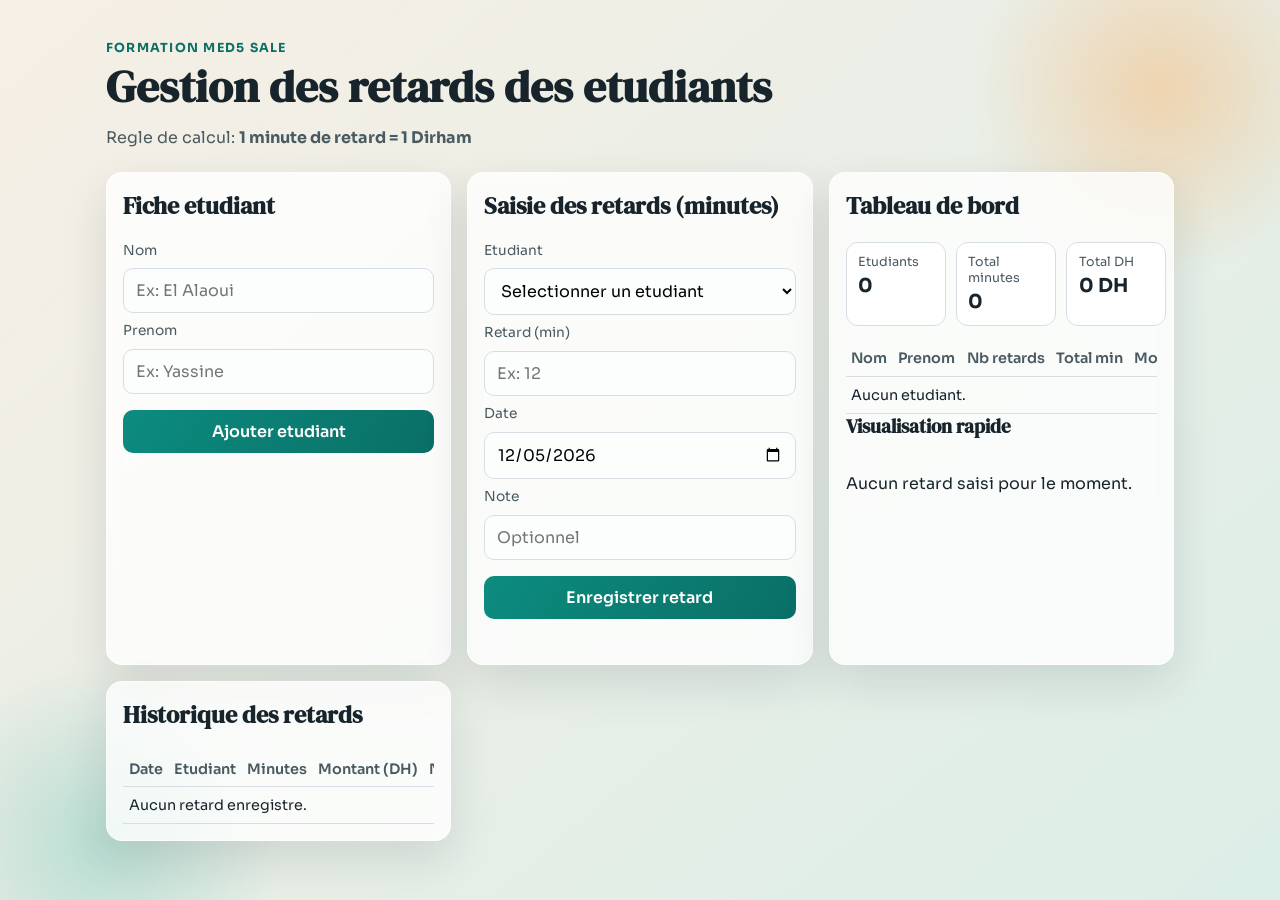
==== index.html @ 7fa5ad5f "Create Projetc" ====
<!DOCTYPE html>
<html lang="fr">
<head>
  <meta charset="UTF-8" />
  <meta name="viewport" content="width=device-width, initial-scale=1.0" />
  <title>Gestion des retards etudiants</title>
  <link rel="preconnect" href="https://fonts.googleapis.com" />
  <link rel="preconnect" href="https://fonts.gstatic.com" crossorigin />
  <link href="https://fonts.googleapis.com/css2?family=Sora:wght@400;600;700&family=DM+Serif+Display&display=swap" rel="stylesheet" />
  <link rel="stylesheet" href="styles.css" />
</head>
<body>
  <div class="background-shape shape-1" aria-hidden="true"></div>
  <div class="background-shape shape-2" aria-hidden="true"></div>

  <header class="hero reveal">
    <p class="hero-kicker">Formation Med5 Sale</p>
    <h1>Gestion des retards des etudiants</h1>
    <p class="hero-subtitle">
      Regle de calcul: <strong>1 minute de retard = 1 Dirham</strong>
    </p>
  </header>

  <main class="layout">
    <section class="card reveal delay-1" aria-labelledby="student-title">
      <h2 id="student-title">Fiche etudiant</h2>
      <form id="student-form" class="grid-form">
        <label for="nom">Nom</label>
        <input id="nom" name="nom" type="text" required maxlength="40" placeholder="Ex: El Alaoui" />

        <label for="prenom">Prenom</label>
        <input id="prenom" name="prenom" type="text" required maxlength="40" placeholder="Ex: Yassine" />

        <button type="submit">Ajouter etudiant</button>
      </form>
      <p id="student-feedback" class="feedback" aria-live="polite"></p>
    </section>

    <section class="card reveal delay-2" aria-labelledby="retard-title">
      <h2 id="retard-title">Saisie des retards (minutes)</h2>
      <form id="retard-form" class="grid-form">
        <label for="student-select">Etudiant</label>
        <select id="student-select" required>
          <option value="">Selectionner un etudiant</option>
        </select>

        <label for="minutes">Retard (min)</label>
        <input id="minutes" type="number" min="1" step="1" required placeholder="Ex: 12" />

        <label for="retard-date">Date</label>
        <input id="retard-date" type="date" required />

        <label for="note">Note</label>
        <input id="note" type="text" maxlength="80" placeholder="Optionnel" />

        <button type="submit">Enregistrer retard</button>
      </form>
      <p id="retard-feedback" class="feedback" aria-live="polite"></p>
    </section>

    <section class="card reveal delay-3" aria-labelledby="dashboard-title">
      <h2 id="dashboard-title">Tableau de bord</h2>
      <div class="stats" id="stats"></div>

      <div class="table-wrap">
        <table>
          <thead>
            <tr>
              <th>Nom</th>
              <th>Prenom</th>
              <th>Nb retards</th>
              <th>Total min</th>
              <th>Montant (DH)</th>
            </tr>
          </thead>
          <tbody id="student-summary-body"></tbody>
        </table>
      </div>

      <h3>Visualisation rapide</h3>
      <div id="bars" class="bars"></div>
    </section>

    <section class="card reveal delay-4" aria-labelledby="history-title">
      <h2 id="history-title">Historique des retards</h2>
      <div class="table-wrap">
        <table>
          <thead>
            <tr>
              <th>Date</th>
              <th>Etudiant</th>
              <th>Minutes</th>
              <th>Montant (DH)</th>
              <th>Note</th>
            </tr>
          </thead>
          <tbody id="history-body"></tbody>
        </table>
      </div>
    </section>
  </main>

  <script src="app.js"></script>
</body>
</html>
---- styles.css ----
:root {
  --bg-a: #f6efe5;
  --bg-b: #dceee8;
  --ink: #18242c;
  --muted: #4a5a61;
  --accent: #0c8c7f;
  --accent-strong: #0a6f66;
  --warn: #c76628;
  --card: rgba(255, 255, 255, 0.78);
  --line: #d6dee3;
  --shadow: 0 18px 45px rgba(24, 36, 44, 0.12);
}

* {
  box-sizing: border-box;
}

body {
  margin: 0;
  min-height: 100vh;
  font-family: "Sora", sans-serif;
  color: var(--ink);
  background: linear-gradient(140deg, var(--bg-a), var(--bg-b));
  position: relative;
  overflow-x: hidden;
}

.background-shape {
  position: fixed;
  z-index: -1;
  filter: blur(8px);
  opacity: 0.45;
}

.shape-1 {
  width: 380px;
  height: 380px;
  background: radial-gradient(circle at center, #f6b26b 0%, transparent 68%);
  top: -100px;
  right: -70px;
}

.shape-2 {
  width: 360px;
  height: 360px;
  background: radial-gradient(circle at center, #7dc9bb 0%, transparent 70%);
  bottom: -120px;
  left: -80px;
}

.hero {
  max-width: 1100px;
  margin: 0 auto;
  padding: 2.5rem 1rem 1.5rem;
}

.hero-kicker {
  margin: 0;
  letter-spacing: 0.1em;
  text-transform: uppercase;
  color: var(--accent-strong);
  font-weight: 700;
  font-size: 0.78rem;
}

h1,
h2,
h3 {
  font-family: "DM Serif Display", serif;
  margin-top: 0;
}

h1 {
  font-size: clamp(1.9rem, 4vw, 2.8rem);
  margin-bottom: 0.6rem;
}

.hero-subtitle {
  color: var(--muted);
  margin: 0;
}

.layout {
  max-width: 1100px;
  margin: 0 auto;
  padding: 0 1rem 2.5rem;
  display: grid;
  grid-template-columns: repeat(auto-fit, minmax(280px, 1fr));
  gap: 1rem;
}

.card {
  background: var(--card);
  border: 1px solid rgba(255, 255, 255, 0.65);
  border-radius: 16px;
  box-shadow: var(--shadow);
  backdrop-filter: blur(7px);
  padding: 1rem;
}

.grid-form {
  display: grid;
  gap: 0.6rem;
}

label {
  font-size: 0.86rem;
  color: var(--muted);
}

input,
select,
button {
  font: inherit;
}

input,
select {
  width: 100%;
  border: 1px solid var(--line);
  border-radius: 10px;
  padding: 0.68rem 0.72rem;
  background: #fcfdfd;
}

button {
  margin-top: 0.4rem;
  border: none;
  border-radius: 10px;
  background: linear-gradient(120deg, var(--accent), var(--accent-strong));
  color: #fff;
  padding: 0.7rem;
  font-weight: 600;
  cursor: pointer;
  transition: transform 140ms ease, filter 140ms ease;
}

button:hover {
  filter: brightness(1.05);
  transform: translateY(-1px);
}

.feedback {
  min-height: 1.2rem;
  margin: 0.6rem 0 0;
  color: var(--warn);
  font-size: 0.88rem;
}

.stats {
  display: grid;
  grid-template-columns: repeat(3, minmax(100px, 1fr));
  gap: 0.65rem;
  margin-bottom: 0.9rem;
}

.stat {
  background: #ffffff;
  border: 1px solid var(--line);
  border-radius: 12px;
  padding: 0.7rem;
}

.stat-label {
  display: block;
  color: var(--muted);
  font-size: 0.79rem;
}

.stat-value {
  display: block;
  font-size: 1.2rem;
  font-weight: 700;
  margin-top: 0.2rem;
}

.table-wrap {
  overflow-x: auto;
}

table {
  width: 100%;
  border-collapse: collapse;
  font-size: 0.9rem;
}

th,
td {
  border-bottom: 1px solid var(--line);
  text-align: left;
  padding: 0.55rem 0.35rem;
  white-space: nowrap;
}

th {
  color: var(--muted);
  font-weight: 600;
}

.bars {
  display: grid;
  gap: 0.55rem;
  margin-top: 0.5rem;
}

.bar-row {
  display: grid;
  grid-template-columns: 115px 1fr 52px;
  gap: 0.5rem;
  align-items: center;
}

.bar-track {
  width: 100%;
  height: 13px;
  background: #e5efec;
  border-radius: 999px;
  overflow: hidden;
}

.bar-fill {
  height: 100%;
  background: linear-gradient(90deg, #f4aa58, #0c8c7f);
  border-radius: 999px;
}

.reveal {
  opacity: 0;
  transform: translateY(10px);
  animation: revealUp 560ms ease forwards;
}

.delay-1 { animation-delay: 120ms; }
.delay-2 { animation-delay: 220ms; }
.delay-3 { animation-delay: 320ms; }
.delay-4 { animation-delay: 420ms; }

@keyframes revealUp {
  to {
    opacity: 1;
    transform: translateY(0);
  }
}

@media (max-width: 760px) {
  .stats {
    grid-template-columns: 1fr;
  }

  .bar-row {
    grid-template-columns: 95px 1fr 45px;
  }
}
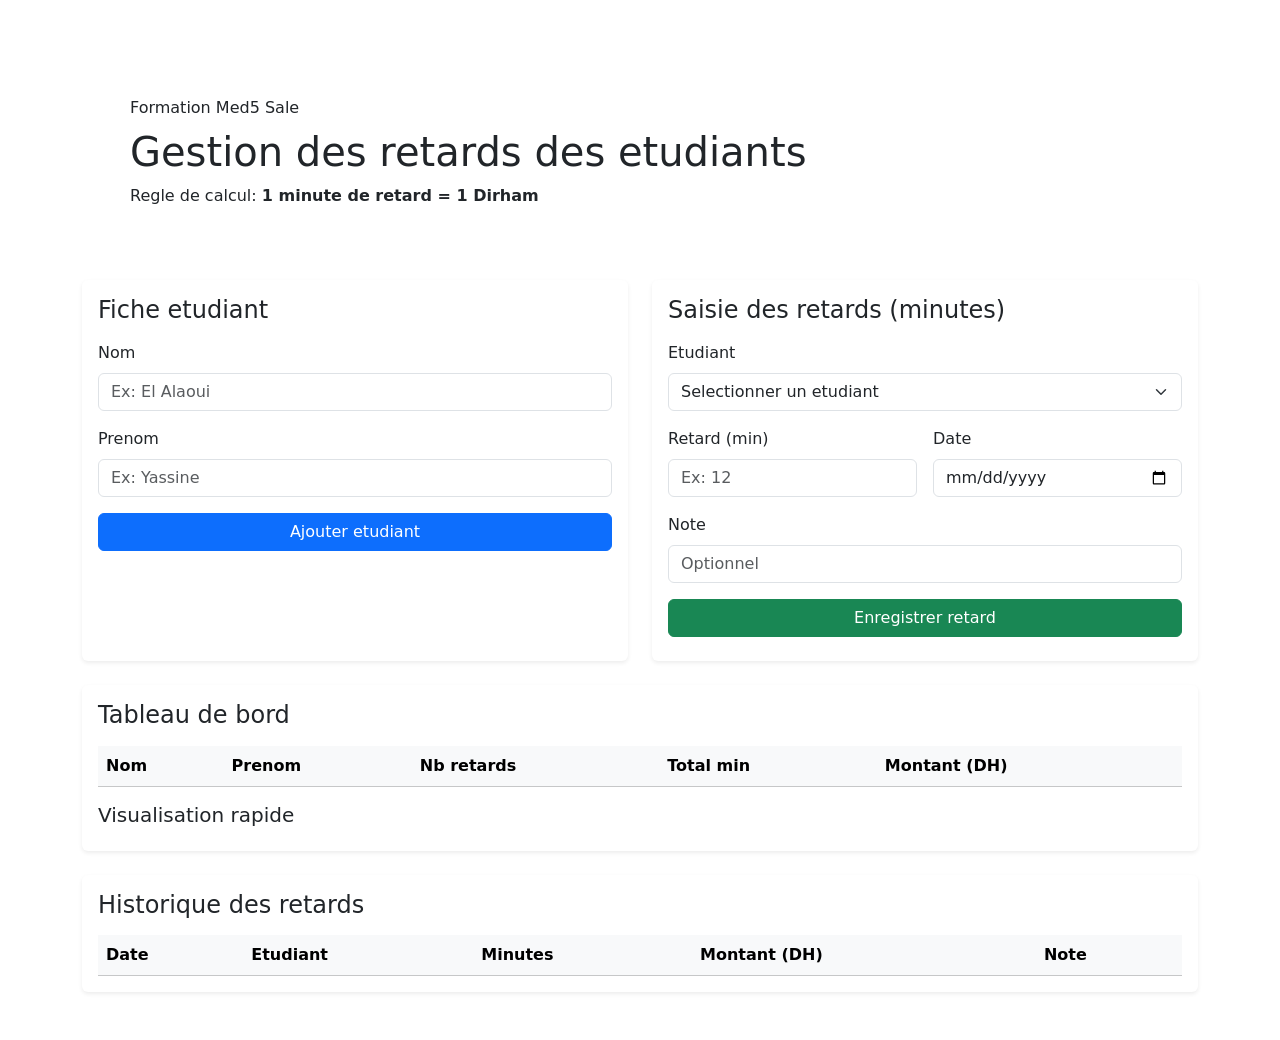
==== commit 87f503c0: "mycv" ====
--- a/index.html
+++ b/index.html
@@ -4,102 +4,126 @@
   <meta charset="UTF-8" />
   <meta name="viewport" content="width=device-width, initial-scale=1.0" />
   <title>Gestion des retards etudiants</title>
+  <link href="https://cdn.jsdelivr.net/npm/bootstrap@5.3.3/dist/css/bootstrap.min.css" rel="stylesheet" integrity="sha384-QWTKZyjpPEjISv5WaRU9OFeRpok6YctnYmDr5pNlyT2bRjXh0JMhjY6hW+ALEwIH" crossorigin="anonymous" />
   <link rel="preconnect" href="https://fonts.googleapis.com" />
   <link rel="preconnect" href="https://fonts.gstatic.com" crossorigin />
   <link href="https://fonts.googleapis.com/css2?family=Sora:wght@400;600;700&family=DM+Serif+Display&display=swap" rel="stylesheet" />
   <link rel="stylesheet" href="styles.css" />
 </head>
 <body>
-  <div class="background-shape shape-1" aria-hidden="true"></div>
-  <div class="background-shape shape-2" aria-hidden="true"></div>
+  <div class="bg-shape shape-a" aria-hidden="true"></div>
+  <div class="bg-shape shape-b" aria-hidden="true"></div>
 
-  <header class="hero reveal">
-    <p class="hero-kicker">Formation Med5 Sale</p>
-    <h1>Gestion des retards des etudiants</h1>
-    <p class="hero-subtitle">
-      Regle de calcul: <strong>1 minute de retard = 1 Dirham</strong>
-    </p>
-  </header>
+  <main class="container py-4 py-lg-5">
+    <header class="hero p-4 p-lg-5 mb-4 reveal">
+      <p class="hero-kicker mb-2">Formation Med5 Sale</p>
+      <h1 class="mb-2">Gestion des retards des etudiants</h1>
+      <p class="hero-subtitle mb-0">Regle de calcul: <strong>1 minute de retard = 1 Dirham</strong></p>
+    </header>
 
-  <main class="layout">
-    <section class="card reveal delay-1" aria-labelledby="student-title">
-      <h2 id="student-title">Fiche etudiant</h2>
-      <form id="student-form" class="grid-form">
-        <label for="nom">Nom</label>
-        <input id="nom" name="nom" type="text" required maxlength="40" placeholder="Ex: El Alaoui" />
+    <section class="row g-4 mb-4">
+      <div class="col-12 col-lg-6 reveal delay-1">
+        <article class="card shadow-sm border-0 h-100">
+          <div class="card-body">
+            <h2 id="student-title" class="h4 mb-3">Fiche etudiant</h2>
+            <form id="student-form" class="row g-3">
+              <div class="col-12">
+                <label for="nom" class="form-label">Nom</label>
+                <input id="nom" name="nom" type="text" class="form-control" required maxlength="40" placeholder="Ex: El Alaoui" />
+              </div>
+              <div class="col-12">
+                <label for="prenom" class="form-label">Prenom</label>
+                <input id="prenom" name="prenom" type="text" class="form-control" required maxlength="40" placeholder="Ex: Yassine" />
+              </div>
+              <div class="col-12">
+                <button type="submit" class="btn btn-primary w-100">Ajouter etudiant</button>
+              </div>
+            </form>
+            <p id="student-feedback" class="feedback mt-2 mb-0" aria-live="polite"></p>
+          </div>
+        </article>
+      </div>
 
-        <label for="prenom">Prenom</label>
-        <input id="prenom" name="prenom" type="text" required maxlength="40" placeholder="Ex: Yassine" />
-
-        <button type="submit">Ajouter etudiant</button>
-      </form>
-      <p id="student-feedback" class="feedback" aria-live="polite"></p>
+      <div class="col-12 col-lg-6 reveal delay-2">
+        <article class="card shadow-sm border-0 h-100">
+          <div class="card-body">
+            <h2 id="retard-title" class="h4 mb-3">Saisie des retards (minutes)</h2>
+            <form id="retard-form" class="row g-3">
+              <div class="col-12">
+                <label for="student-select" class="form-label">Etudiant</label>
+                <select id="student-select" class="form-select" required>
+                  <option value="">Selectionner un etudiant</option>
+                </select>
+              </div>
+              <div class="col-md-6">
+                <label for="minutes" class="form-label">Retard (min)</label>
+                <input id="minutes" type="number" class="form-control" min="1" step="1" required placeholder="Ex: 12" />
+              </div>
+              <div class="col-md-6">
+                <label for="retard-date" class="form-label">Date</label>
+                <input id="retard-date" type="date" class="form-control" required />
+              </div>
+              <div class="col-12">
+                <label for="note" class="form-label">Note</label>
+                <input id="note" type="text" class="form-control" maxlength="80" placeholder="Optionnel" />
+              </div>
+              <div class="col-12">
+                <button type="submit" class="btn btn-success w-100">Enregistrer retard</button>
+              </div>
+            </form>
+            <p id="retard-feedback" class="feedback mt-2 mb-0" aria-live="polite"></p>
+          </div>
+        </article>
+      </div>
     </section>
 
-    <section class="card reveal delay-2" aria-labelledby="retard-title">
-      <h2 id="retard-title">Saisie des retards (minutes)</h2>
-      <form id="retard-form" class="grid-form">
-        <label for="student-select">Etudiant</label>
-        <select id="student-select" required>
-          <option value="">Selectionner un etudiant</option>
-        </select>
+    <section class="card shadow-sm border-0 reveal delay-3 mb-4">
+      <div class="card-body">
+        <h2 id="dashboard-title" class="h4 mb-3">Tableau de bord</h2>
+        <div class="stats mb-3" id="stats"></div>
 
-        <label for="minutes">Retard (min)</label>
-        <input id="minutes" type="number" min="1" step="1" required placeholder="Ex: 12" />
+        <div class="table-responsive mb-3">
+          <table class="table table-hover align-middle mb-0">
+            <thead class="table-light">
+              <tr>
+                <th>Nom</th>
+                <th>Prenom</th>
+                <th>Nb retards</th>
+                <th>Total min</th>
+                <th>Montant (DH)</th>
+              </tr>
+            </thead>
+            <tbody id="student-summary-body"></tbody>
+          </table>
+        </div>
 
-        <label for="retard-date">Date</label>
-        <input id="retard-date" type="date" required />
-
-        <label for="note">Note</label>
-        <input id="note" type="text" maxlength="80" placeholder="Optionnel" />
-
-        <button type="submit">Enregistrer retard</button>
-      </form>
-      <p id="retard-feedback" class="feedback" aria-live="polite"></p>
+        <h3 class="h5 mb-2">Visualisation rapide</h3>
+        <div id="bars" class="bars"></div>
+      </div>
     </section>
 
-    <section class="card reveal delay-3" aria-labelledby="dashboard-title">
-      <h2 id="dashboard-title">Tableau de bord</h2>
-      <div class="stats" id="stats"></div>
-
-      <div class="table-wrap">
-        <table>
-          <thead>
-            <tr>
-              <th>Nom</th>
-              <th>Prenom</th>
-              <th>Nb retards</th>
-              <th>Total min</th>
-              <th>Montant (DH)</th>
-            </tr>
-          </thead>
-          <tbody id="student-summary-body"></tbody>
-        </table>
-      </div>
-
-      <h3>Visualisation rapide</h3>
-      <div id="bars" class="bars"></div>
-    </section>
-
-    <section class="card reveal delay-4" aria-labelledby="history-title">
-      <h2 id="history-title">Historique des retards</h2>
-      <div class="table-wrap">
-        <table>
-          <thead>
-            <tr>
-              <th>Date</th>
-              <th>Etudiant</th>
-              <th>Minutes</th>
-              <th>Montant (DH)</th>
-              <th>Note</th>
-            </tr>
-          </thead>
-          <tbody id="history-body"></tbody>
-        </table>
+    <section class="card shadow-sm border-0 reveal delay-4">
+      <div class="card-body">
+        <h2 id="history-title" class="h4 mb-3">Historique des retards</h2>
+        <div class="table-responsive">
+          <table class="table table-striped align-middle mb-0">
+            <thead class="table-light">
+              <tr>
+                <th>Date</th>
+                <th>Etudiant</th>
+                <th>Minutes</th>
+                <th>Montant (DH)</th>
+                <th>Note</th>
+              </tr>
+            </thead>
+            <tbody id="history-body"></tbody>
+          </table>
+        </div>
       </div>
     </section>
   </main>
 
+  <script src="https://cdn.jsdelivr.net/npm/bootstrap@5.3.3/dist/js/bootstrap.bundle.min.js" integrity="sha384-YvpcrYf0tY3lHB60NNkmXc5s9fDVZLESaAA55NDzOxhy9GkcIdslK1eN7N6jIeHz" crossorigin="anonymous"></script>
   <script src="app.js"></script>
 </body>
-</html>
+</html>
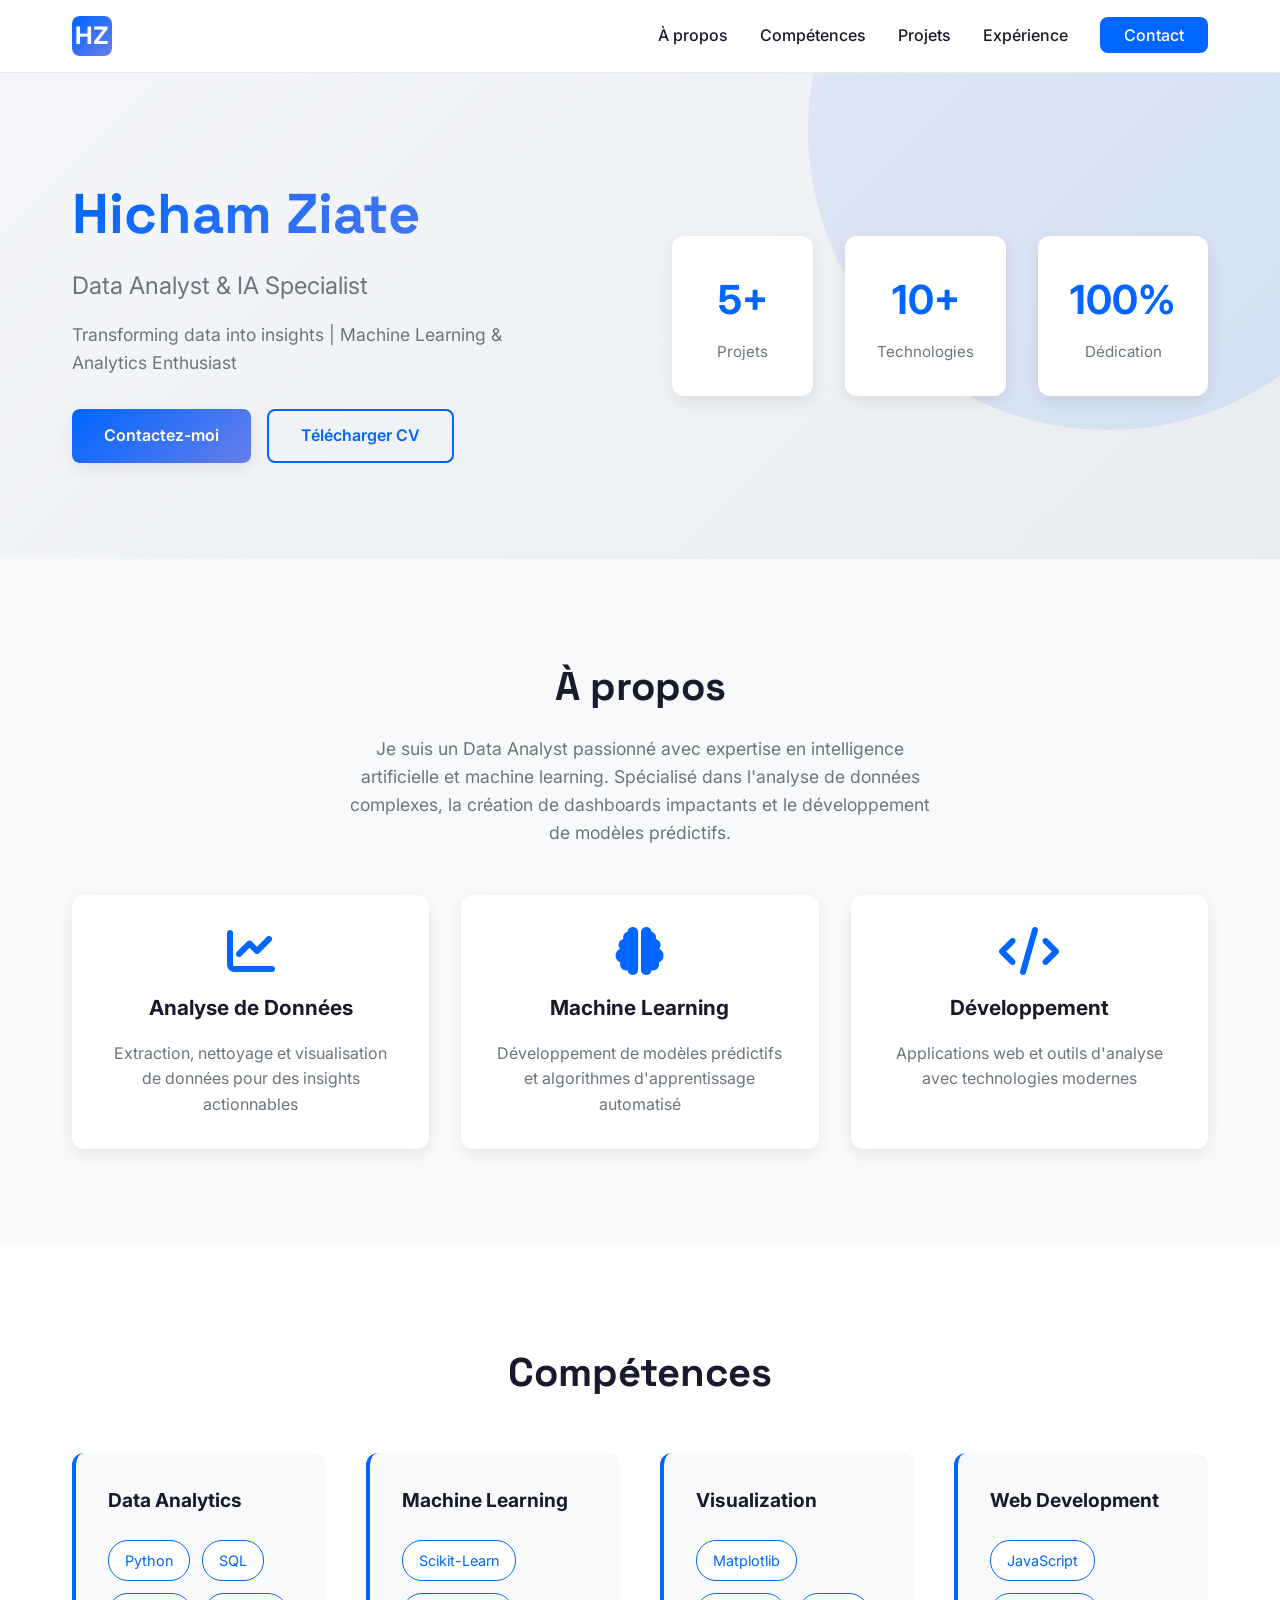
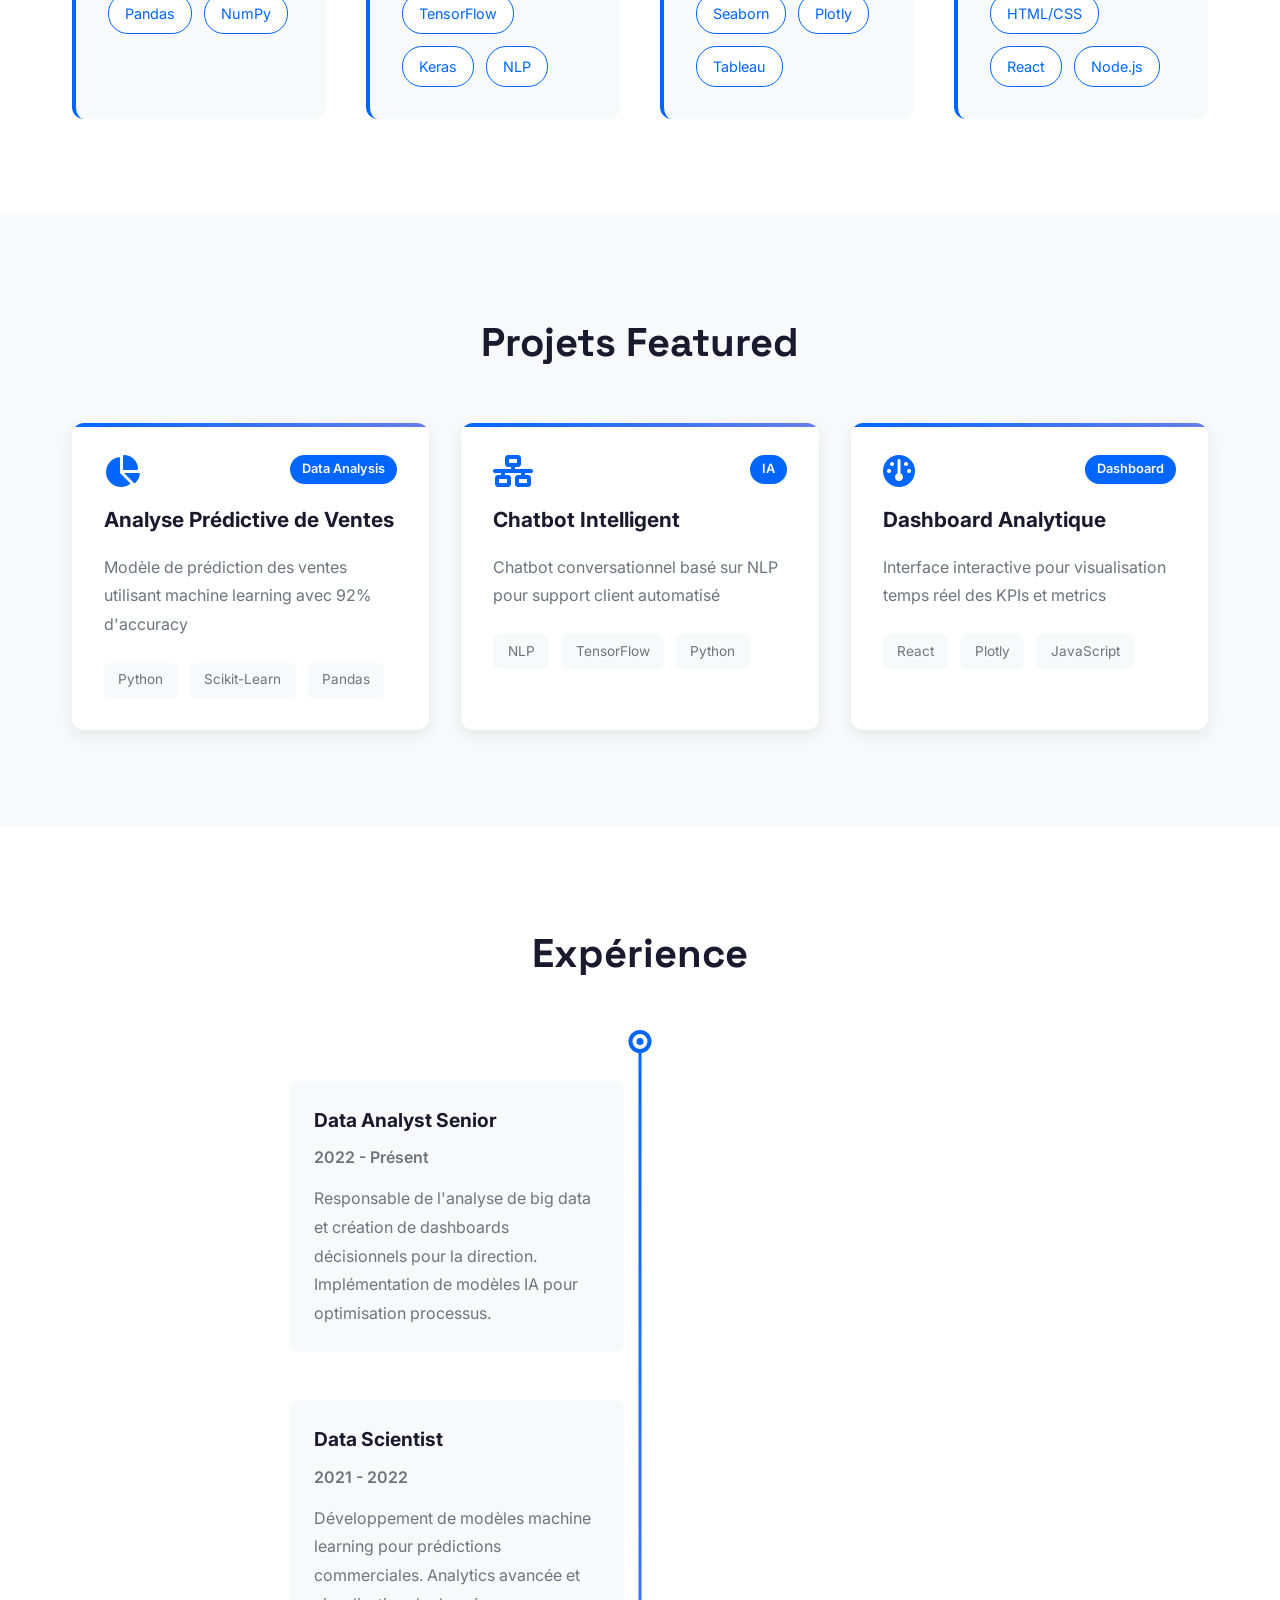
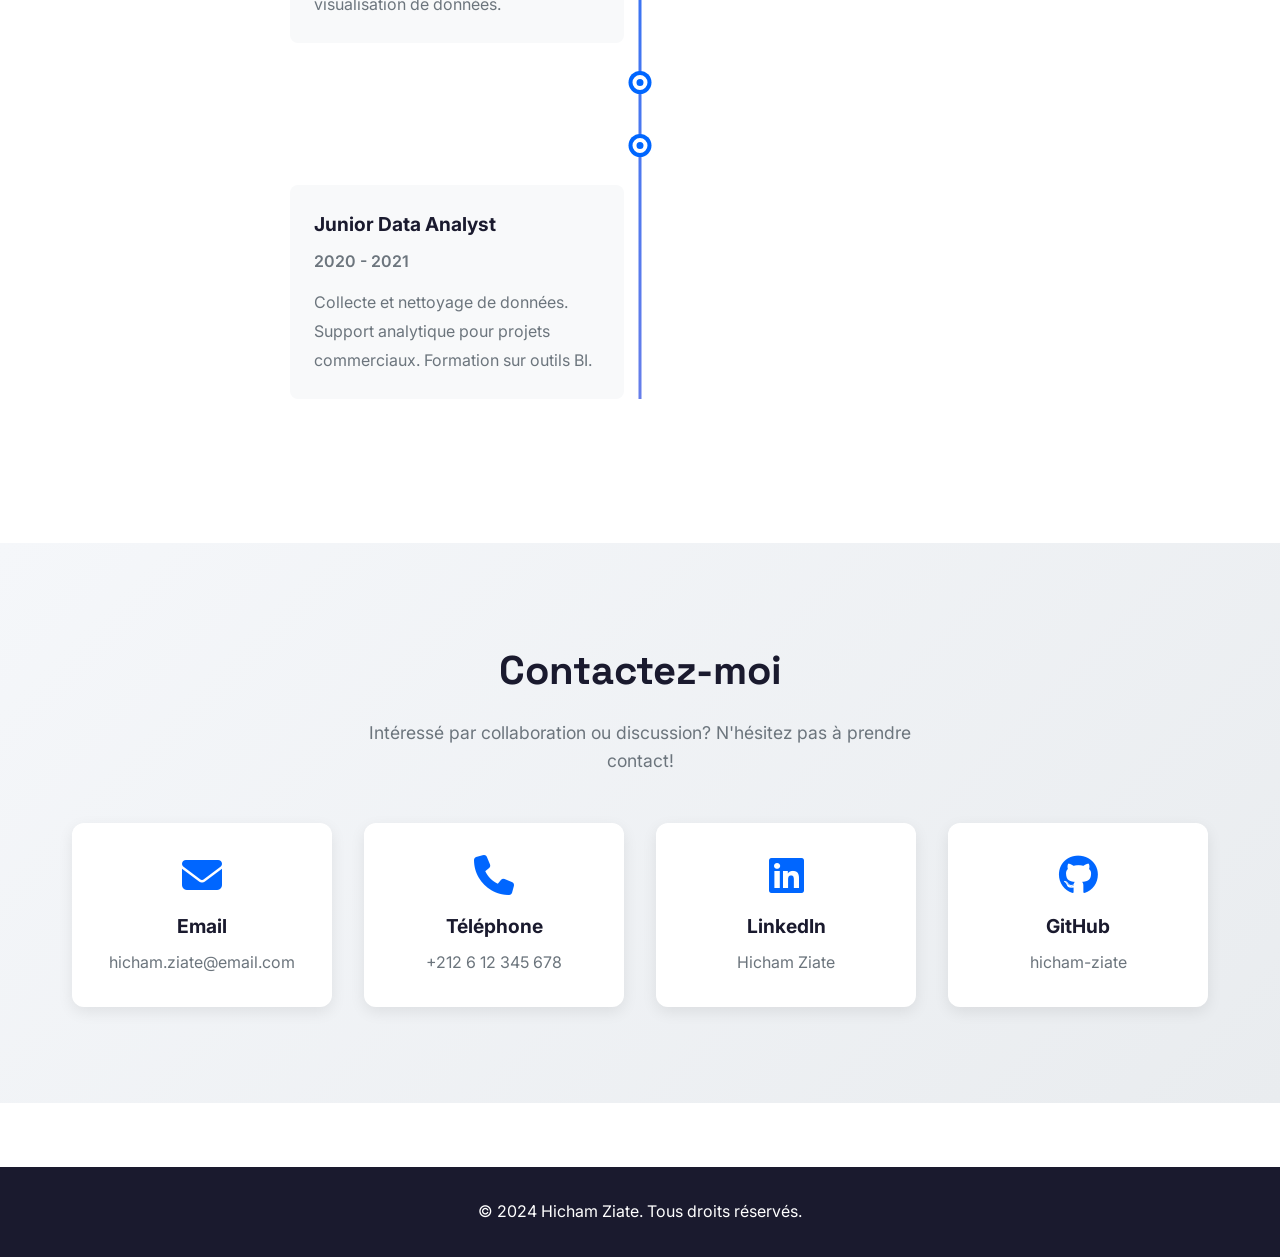
==== commit 436a78a4: "Portfolio Professionnel - Hicham Ziate Data Analyst & IA" ====
--- a/index.html
+++ b/index.html
@@ -1,129 +1,249 @@
 <!DOCTYPE html>
-<html lang="fr">
+<html lang="fr"
+
+>
 <head>
   <meta charset="UTF-8" />
   <meta name="viewport" content="width=device-width, initial-scale=1.0" />
-  <title>Gestion des retards etudiants</title>
-  <link href="https://cdn.jsdelivr.net/npm/bootstrap@5.3.3/dist/css/bootstrap.min.css" rel="stylesheet" integrity="sha384-QWTKZyjpPEjISv5WaRU9OFeRpok6YctnYmDr5pNlyT2bRjXh0JMhjY6hW+ALEwIH" crossorigin="anonymous" />
+  <title>Hicham Ziate - Data Analyst & IA Specialist</title>
   <link rel="preconnect" href="https://fonts.googleapis.com" />
   <link rel="preconnect" href="https://fonts.gstatic.com" crossorigin />
-  <link href="https://fonts.googleapis.com/css2?family=Sora:wght@400;600;700&family=DM+Serif+Display&display=swap" rel="stylesheet" />
+  <link href="https://fonts.googleapis.com/css2?family=Inter:wght@300;400;500;600;700&family=Space+Grotesk:wght@600;700&display=swap" rel="stylesheet" />
+  <link rel="stylesheet" href="https://cdnjs.cloudflare.com/ajax/libs/font-awesome/6.4.0/css/all.min.css" />
   <link rel="stylesheet" href="styles.css" />
 </head>
 <body>
-  <div class="bg-shape shape-a" aria-hidden="true"></div>
-  <div class="bg-shape shape-b" aria-hidden="true"></div>
-
-  <main class="container py-4 py-lg-5">
-    <header class="hero p-4 p-lg-5 mb-4 reveal">
-      <p class="hero-kicker mb-2">Formation Med5 Sale</p>
-      <h1 class="mb-2">Gestion des retards des etudiants</h1>
-      <p class="hero-subtitle mb-0">Regle de calcul: <strong>1 minute de retard = 1 Dirham</strong></p>
-    </header>
-
-    <section class="row g-4 mb-4">
-      <div class="col-12 col-lg-6 reveal delay-1">
-        <article class="card shadow-sm border-0 h-100">
-          <div class="card-body">
-            <h2 id="student-title" class="h4 mb-3">Fiche etudiant</h2>
-            <form id="student-form" class="row g-3">
-              <div class="col-12">
-                <label for="nom" class="form-label">Nom</label>
-                <input id="nom" name="nom" type="text" class="form-control" required maxlength="40" placeholder="Ex: El Alaoui" />
-              </div>
-              <div class="col-12">
-                <label for="prenom" class="form-label">Prenom</label>
-                <input id="prenom" name="prenom" type="text" class="form-control" required maxlength="40" placeholder="Ex: Yassine" />
-              </div>
-              <div class="col-12">
-                <button type="submit" class="btn btn-primary w-100">Ajouter etudiant</button>
-              </div>
-            </form>
-            <p id="student-feedback" class="feedback mt-2 mb-0" aria-live="polite"></p>
-          </div>
-        </article>
-      </div>
-
-      <div class="col-12 col-lg-6 reveal delay-2">
-        <article class="card shadow-sm border-0 h-100">
-          <div class="card-body">
-            <h2 id="retard-title" class="h4 mb-3">Saisie des retards (minutes)</h2>
-            <form id="retard-form" class="row g-3">
-              <div class="col-12">
-                <label for="student-select" class="form-label">Etudiant</label>
-                <select id="student-select" class="form-select" required>
-                  <option value="">Selectionner un etudiant</option>
-                </select>
-              </div>
-              <div class="col-md-6">
-                <label for="minutes" class="form-label">Retard (min)</label>
-                <input id="minutes" type="number" class="form-control" min="1" step="1" required placeholder="Ex: 12" />
-              </div>
-              <div class="col-md-6">
-                <label for="retard-date" class="form-label">Date</label>
-                <input id="retard-date" type="date" class="form-control" required />
-              </div>
-              <div class="col-12">
-                <label for="note" class="form-label">Note</label>
-                <input id="note" type="text" class="form-control" maxlength="80" placeholder="Optionnel" />
-              </div>
-              <div class="col-12">
-                <button type="submit" class="btn btn-success w-100">Enregistrer retard</button>
-              </div>
-            </form>
-            <p id="retard-feedback" class="feedback mt-2 mb-0" aria-live="polite"></p>
-          </div>
-        </article>
-      </div>
-    </section>
-
-    <section class="card shadow-sm border-0 reveal delay-3 mb-4">
-      <div class="card-body">
-        <h2 id="dashboard-title" class="h4 mb-3">Tableau de bord</h2>
-        <div class="stats mb-3" id="stats"></div>
-
-        <div class="table-responsive mb-3">
-          <table class="table table-hover align-middle mb-0">
-            <thead class="table-light">
-              <tr>
-                <th>Nom</th>
-                <th>Prenom</th>
-                <th>Nb retards</th>
-                <th>Total min</th>
-                <th>Montant (DH)</th>
-              </tr>
-            </thead>
-            <tbody id="student-summary-body"></tbody>
-          </table>
-        </div>
-
-        <h3 class="h5 mb-2">Visualisation rapide</h3>
-        <div id="bars" class="bars"></div>
-      </div>
-    </section>
-
-    <section class="card shadow-sm border-0 reveal delay-4">
-      <div class="card-body">
-        <h2 id="history-title" class="h4 mb-3">Historique des retards</h2>
-        <div class="table-responsive">
-          <table class="table table-striped align-middle mb-0">
-            <thead class="table-light">
-              <tr>
-                <th>Date</th>
-                <th>Etudiant</th>
-                <th>Minutes</th>
-                <th>Montant (DH)</th>
-                <th>Note</th>
-              </tr>
-            </thead>
-            <tbody id="history-body"></tbody>
-          </table>
-        </div>
-      </div>
-    </section>
-  </main>
-
-  <script src="https://cdn.jsdelivr.net/npm/bootstrap@5.3.3/dist/js/bootstrap.bundle.min.js" integrity="sha384-YvpcrYf0tY3lHB60NNkmXc5s9fDVZLESaAA55NDzOxhy9GkcIdslK1eN7N6jIeHz" crossorigin="anonymous"></script>
+  <!-- Navigation -->
+  <nav class="navbar">
+    <div class="container-nav">
+      <a href="#" class="logo">
+        <span class="logo-icon">HZ</span>
+      </a>
+      <ul class="nav-links">
+        <li><a href="#about">À propos</a></li>
+        <li><a href="#skills">Compétences</a></li>
+        <li><a href="#projects">Projets</a></li>
+        <li><a href="#experience">Expérience</a></li>
+        <li><a href="#contact" class="btn-cta">Contact</a></li>
+      </ul>
+    </div>
+  </nav>
+
+  <!-- Hero Section -->
+  <section class="hero-section">
+    <div class="container-wide">
+      <div class="hero-content">
+        <h1 class="hero-title">Hicham Ziate</h1>
+        <p class="hero-subtitle">Data Analyst & IA Specialist</p>
+        <p class="hero-description">Transforming data into insights | Machine Learning & Analytics Enthusiast</p>
+        <div class="hero-buttons">
+          <a href="#contact" class="btn btn-primary">Contactez-moi</a>
+          <a href="C:\Users\USER1\Desktop\CV_Hicham_Ziate_IA_Data_Analyst.pdf" class="btn btn-secondary" download>Télécharger CV</a>
+        </div>
+      </div>
+      <div class="hero-stats">
+        <div class="stat-item">
+          <span class="stat-number">5+</span>
+          <span class="stat-label">Projets</span>
+        </div>
+        <div class="stat-item">
+          <span class="stat-number">10+</span>
+          <span class="stat-label">Technologies</span>
+        </div>
+        <div class="stat-item">
+          <span class="stat-number">100%</span>
+          <span class="stat-label">Dédication</span>
+        </div>
+      </div>
+    </div>
+  </section>
+
+  <!-- About Section -->
+  <section id="about" class="section about-section">
+    <div class="container-wide">
+      <h2 class="section-title">À propos</h2>
+      <p class="section-description">Je suis un Data Analyst passionné avec expertise en intelligence artificielle et machine learning. Spécialisé dans l'analyse de données complexes, la création de dashboards impactants et le développement de modèles prédictifs.</p>
+      <div class="about-grid">
+        <div class="about-card">
+          <i class="fas fa-chart-line"></i>
+          <h3>Analyse de Données</h3>
+          <p>Extraction, nettoyage et visualisation de données pour des insights actionnables</p>
+        </div>
+        <div class="about-card">
+          <i class="fas fa-brain"></i>
+          <h3>Machine Learning</h3>
+          <p>Développement de modèles prédictifs et algorithmes d'apprentissage automatisé</p>
+        </div>
+        <div class="about-card">
+          <i class="fas fa-code"></i>
+          <h3>Développement</h3>
+          <p>Applications web et outils d'analyse avec technologies modernes</p>
+        </div>
+      </div>
+    </div>
+  </section>
+
+  <!-- Skills Section -->
+  <section id="skills" class="section skills-section">
+    <div class="container-wide">
+      <h2 class="section-title">Compétences</h2>
+      <div class="skills-grid">
+        <div class="skill-category">
+          <h3>Data Analytics</h3>
+          <div class="skill-tags">
+            <span class="skill-tag">Python</span>
+            <span class="skill-tag">SQL</span>
+            <span class="skill-tag">Pandas</span>
+            <span class="skill-tag">NumPy</span>
+          </div>
+        </div>
+        <div class="skill-category">
+          <h3>Machine Learning</h3>
+          <div class="skill-tags">
+            <span class="skill-tag">Scikit-Learn</span>
+            <span class="skill-tag">TensorFlow</span>
+            <span class="skill-tag">Keras</span>
+            <span class="skill-tag">NLP</span>
+          </div>
+        </div>
+        <div class="skill-category">
+          <h3>Visualization</h3>
+          <div class="skill-tags">
+            <span class="skill-tag">Matplotlib</span>
+            <span class="skill-tag">Seaborn</span>
+            <span class="skill-tag">Plotly</span>
+            <span class="skill-tag">Tableau</span>
+          </div>
+        </div>
+        <div class="skill-category">
+          <h3>Web Development</h3>
+          <div class="skill-tags">
+            <span class="skill-tag">JavaScript</span>
+            <span class="skill-tag">HTML/CSS</span>
+            <span class="skill-tag">React</span>
+            <span class="skill-tag">Node.js</span>
+          </div>
+        </div>
+      </div>
+    </div>
+  </section>
+
+  <!-- Projects Section -->
+  <section id="projects" class="section projects-section">
+    <div class="container-wide">
+      <h2 class="section-title">Projets Featured</h2>
+      <div class="projects-grid">
+        <div class="project-card">
+          <div class="project-header">
+            <i class="fas fa-chart-pie"></i>
+            <span class="project-tag">Data Analysis</span>
+          </div>
+          <h3>Analyse Prédictive de Ventes</h3>
+          <p>Modèle de prédiction des ventes utilisant machine learning avec 92% d'accuracy</p>
+          <div class="project-tech">
+            <span>Python</span>
+            <span>Scikit-Learn</span>
+            <span>Pandas</span>
+          </div>
+        </div>
+        <div class="project-card">
+          <div class="project-header">
+            <i class="fas fa-network-wired"></i>
+            <span class="project-tag">IA</span>
+          </div>
+          <h3>Chatbot Intelligent</h3>
+          <p>Chatbot conversationnel basé sur NLP pour support client automatisé</p>
+          <div class="project-tech">
+            <span>NLP</span>
+            <span>TensorFlow</span>
+            <span>Python</span>
+          </div>
+        </div>
+        <div class="project-card">
+          <div class="project-header">
+            <i class="fas fa-dashboard"></i>
+            <span class="project-tag">Dashboard</span>
+          </div>
+          <h3>Dashboard Analytique</h3>
+          <p>Interface interactive pour visualisation temps réel des KPIs et metrics</p>
+          <div class="project-tech">
+            <span>React</span>
+            <span>Plotly</span>
+            <span>JavaScript</span>
+          </div>
+        </div>
+      </div>
+    </div>
+  </section>
+
+  <!-- Experience Section -->
+  <section id="experience" class="section experience-section">
+    <div class="container-wide">
+      <h2 class="section-title">Expérience</h2>
+      <div class="timeline">
+        <div class="timeline-item">
+          <div class="timeline-marker"></div>
+          <div class="timeline-content">
+            <h3>Data Analyst Senior</h3>
+            <p class="timeline-date">2022 - Présent</p>
+            <p>Responsable de l'analyse de big data et création de dashboards décisionnels pour la direction. Implémentation de modèles IA pour optimisation processus.</p>
+          </div>
+        </div>
+        <div class="timeline-item">
+          <div class="timeline-marker"></div>
+          <div class="timeline-content">
+            <h3>Data Scientist</h3>
+            <p class="timeline-date">2021 - 2022</p>
+            <p>Développement de modèles machine learning pour prédictions commerciales. Analytics avancée et visualisation de données.</p>
+          </div>
+        </div>
+        <div class="timeline-item">
+          <div class="timeline-marker"></div>
+          <div class="timeline-content">
+            <h3>Junior Data Analyst</h3>
+            <p class="timeline-date">2020 - 2021</p>
+            <p>Collecte et nettoyage de données. Support analytique pour projets commerciaux. Formation sur outils BI.</p>
+          </div>
+        </div>
+      </div>
+    </div>
+  </section>
+
+  <!-- Contact Section -->
+  <section id="contact" class="section contact-section">
+    <div class="container-wide">
+      <h2 class="section-title">Contactez-moi</h2>
+      <p class="section-description">Intéressé par collaboration ou discussion? N'hésitez pas à prendre contact!</p>
+      <div class="contact-grid">
+        <a href="mailto:hicham.ziate@email.com" class="contact-card">
+          <i class="fas fa-envelope"></i>
+          <h3>Email</h3>
+          <p>hicham.ziate@email.com</p>
+        </a>
+        <a href="tel:+212612345678" class="contact-card">
+          <i class="fas fa-phone"></i>
+          <h3>Téléphone</h3>
+          <p>+212 6 12 345 678</p>
+        </a>
+        <a href="https://linkedin.com" target="_blank" class="contact-card">
+          <i class="fab fa-linkedin"></i>
+          <h3>LinkedIn</h3>
+          <p>Hicham Ziate</p>
+        </a>
+        <a href="https://github.com" target="_blank" class="contact-card">
+          <i class="fab fa-github"></i>
+          <h3>GitHub</h3>
+          <p>hicham-ziate</p>
+        </a>
+      </div>
+    </div>
+  </section>
+
+  <!-- Footer -->
+  <footer class="footer">
+    <p>&copy; 2024 Hicham Ziate. Tous droits réservés.</p>
+  </footer>
+
   <script src="app.js"></script>
 </body>
 </html>
--- a/styles.css
+++ b/styles.css
@@ -0,0 +1,622 @@
+* {
+  margin: 0;
+  padding: 0;
+  box-sizing: border-box;
+}
+
+:root {
+  --primary: #0066ff;
+  --primary-dark: #0052cc;
+  --secondary: #667eea;
+  --accent: #ff6b6b;
+  --dark: #1a1a2e;
+  --light: #f8f9fa;
+  --gray: #6c757d;
+  --white: #ffffff;
+  --shadow: 0 10px 40px rgba(0, 0, 0, 0.1);
+  --shadow-sm: 0 5px 15px rgba(0, 0, 0, 0.08);
+}
+
+html {
+  scroll-behavior: smooth;
+}
+
+body {
+  font-family: "Inter", sans-serif;
+  color: var(--dark);
+  background: var(--white);
+  line-height: 1.6;
+}
+
+/* ========== NAVBAR ========== */
+.navbar {
+  position: sticky;
+  top: 0;
+  z-index: 1000;
+  background: rgba(255, 255, 255, 0.95);
+  backdrop-filter: blur(10px);
+  border-bottom: 1px solid rgba(0, 0, 0, 0.08);
+  padding: 1rem 0;
+}
+
+.container-nav {
+  max-width: 1200px;
+  margin: 0 auto;
+  padding: 0 2rem;
+  display: flex;
+  justify-content: space-between;
+  align-items: center;
+}
+
+.logo {
+  font-size: 1.5rem;
+  font-weight: 700;
+  text-decoration: none;
+  color: var(--primary);
+  display: flex;
+  align-items: center;
+  gap: 0.5rem;
+}
+
+.logo-icon {
+  width: 40px;
+  height: 40px;
+  background: linear-gradient(135deg, var(--primary), var(--secondary));
+  color: white;
+  border-radius: 8px;
+  display: flex;
+  align-items: center;
+  justify-content: center;
+  font-weight: 700;
+}
+
+.nav-links {
+  display: flex;
+  list-style: none;
+  gap: 2rem;
+  align-items: center;
+}
+
+.nav-links a {
+  text-decoration: none;
+  color: var(--dark);
+  font-weight: 500;
+  transition: color 0.3s ease;
+}
+
+.nav-links a:hover {
+  color: var(--primary);
+}
+
+.btn-cta {
+  background: var(--primary);
+  color: var(--white) !important;
+  padding: 0.5rem 1.5rem;
+  border-radius: 8px;
+  transition: all 0.3s ease;
+}
+
+.btn-cta:hover {
+  background: var(--primary-dark);
+  transform: translateY(-2px);
+  box-shadow: var(--shadow-sm);
+}
+
+/* ========== HERO SECTION ========== */
+.hero-section {
+  padding: 6rem 2rem;
+  background: linear-gradient(135deg, #f5f7fa 0%, #e9ecef 100%);
+  position: relative;
+  overflow: hidden;
+}
+
+.hero-section::before {
+  content: "";
+  position: absolute;
+  top: -50%;
+  right: -10%;
+  width: 600px;
+  height: 600px;
+  background: linear-gradient(135deg, rgba(102, 126, 234, 0.1), rgba(0, 102, 255, 0.1));
+  border-radius: 50%;
+  z-index: 0;
+}
+
+.container-wide {
+  max-width: 1200px;
+  margin: 0 auto;
+  padding: 0 2rem;
+  position: relative;
+  z-index: 1;
+}
+
+.hero-section .container-wide {
+  display: grid;
+  grid-template-columns: 1fr 1fr;
+  gap: 4rem;
+  align-items: center;
+}
+
+.hero-content h1 {
+  font-family: "Space Grotesk", sans-serif;
+  font-size: 4rem;
+  font-weight: 700;
+  margin-bottom: 0.5rem;
+  background: linear-gradient(135deg, var(--primary), var(--secondary));
+  -webkit-background-clip: text;
+  -webkit-text-fill-color: transparent;
+  background-clip: text;
+}
+
+.hero-content .hero-title {
+  font-size: 3.5rem;
+}
+
+.hero-subtitle {
+  font-size: 1.5rem;
+  color: var(--gray);
+  margin-bottom: 1rem;
+}
+
+.hero-description {
+  font-size: 1.1rem;
+  color: var(--gray);
+  margin-bottom: 2rem;
+  max-width: 500px;
+}
+
+.hero-buttons {
+  display: flex;
+  gap: 1rem;
+  flex-wrap: wrap;
+}
+
+.btn {
+  padding: 0.75rem 2rem;
+  border-radius: 8px;
+  text-decoration: none;
+  font-weight: 600;
+  transition: all 0.3s ease;
+  border: none;
+  cursor: pointer;
+  display: inline-flex;
+  align-items: center;
+  justify-content: center;
+  gap: 0.5rem;
+}
+
+.btn-primary {
+  background: linear-gradient(135deg, var(--primary), var(--secondary));
+  color: var(--white);
+  box-shadow: var(--shadow-sm);
+}
+
+.btn-primary:hover {
+  transform: translateY(-3px);
+  box-shadow: var(--shadow);
+}
+
+.btn-secondary {
+  border: 2px solid var(--primary);
+  color: var(--primary);
+  background: transparent;
+}
+
+.btn-secondary:hover {
+  background: var(--primary);
+  color: var(--white);
+}
+
+.hero-stats {
+  display: grid;
+  grid-template-columns: repeat(3, 1fr);
+  gap: 2rem;
+}
+
+.stat-item {
+  text-align: center;
+  padding: 2rem;
+  background: var(--white);
+  border-radius: 12px;
+  box-shadow: var(--shadow-sm);
+  transition: all 0.3s ease;
+}
+
+.stat-item:hover {
+  transform: translateY(-5px);
+  box-shadow: var(--shadow);
+}
+
+.stat-number {
+  display: block;
+  font-size: 2.5rem;
+  font-weight: 700;
+  color: var(--primary);
+  margin-bottom: 0.5rem;
+}
+
+.stat-label {
+  display: block;
+  color: var(--gray);
+  font-size: 0.95rem;
+}
+
+/* ========== SECTIONS ========== */
+.section {
+  padding: 6rem 2rem;
+}
+
+.container-wide {
+  max-width: 1200px;
+  margin: 0 auto;
+}
+
+.section-title {
+  font-family: "Space Grotesk", sans-serif;
+  font-size: 2.5rem;
+  font-weight: 700;
+  margin-bottom: 1rem;
+  text-align: center;
+}
+
+.section-description {
+  text-align: center;
+  color: var(--gray);
+  font-size: 1.1rem;
+  max-width: 600px;
+  margin: 0 auto 3rem;
+}
+
+/* ========== ABOUT SECTION ========== */
+.about-section {
+  background: var(--light);
+}
+
+.about-grid {
+  display: grid;
+  grid-template-columns: repeat(auto-fit, minmax(280px, 1fr));
+  gap: 2rem;
+  margin-top: 3rem;
+}
+
+.about-card {
+  background: var(--white);
+  padding: 2rem;
+  border-radius: 12px;
+  box-shadow: var(--shadow-sm);
+  transition: all 0.3s ease;
+  text-align: center;
+}
+
+.about-card:hover {
+  transform: translateY(-8px);
+  box-shadow: var(--shadow);
+}
+
+.about-card i {
+  font-size: 3rem;
+  color: var(--primary);
+  margin-bottom: 1rem;
+}
+
+.about-card h3 {
+  margin-bottom: 1rem;
+  font-size: 1.3rem;
+}
+
+.about-card p {
+  color: var(--gray);
+}
+
+/* ========== SKILLS SECTION ========== */
+.skills-section {
+  background: var(--white);
+}
+
+.skills-grid {
+  display: grid;
+  grid-template-columns: repeat(auto-fit, minmax(250px, 1fr));
+  gap: 2.5rem;
+  margin-top: 3rem;
+}
+
+.skill-category {
+  background: var(--light);
+  padding: 2rem;
+  border-radius: 12px;
+  border-left: 4px solid var(--primary);
+  transition: all 0.3s ease;
+}
+
+.skill-category:hover {
+  box-shadow: var(--shadow-sm);
+  transform: translateX(5px);
+}
+
+.skill-category h3 {
+  font-size: 1.2rem;
+  margin-bottom: 1.5rem;
+  color: var(--dark);
+}
+
+.skill-tags {
+  display: flex;
+  flex-wrap: wrap;
+  gap: 0.75rem;
+}
+
+.skill-tag {
+  background: var(--white);
+  padding: 0.5rem 1rem;
+  border-radius: 20px;
+  font-size: 0.9rem;
+  color: var(--primary);
+  border: 1px solid var(--primary);
+  transition: all 0.3s ease;
+}
+
+.skill-tag:hover {
+  background: var(--primary);
+  color: var(--white);
+}
+
+/* ========== PROJECTS SECTION ========== */
+.projects-section {
+  background: var(--light);
+}
+
+.projects-grid {
+  display: grid;
+  grid-template-columns: repeat(auto-fit, minmax(300px, 1fr));
+  gap: 2rem;
+  margin-top: 3rem;
+}
+
+.project-card {
+  background: var(--white);
+  padding: 2rem;
+  border-radius: 12px;
+  box-shadow: var(--shadow-sm);
+  transition: all 0.3s ease;
+  position: relative;
+  overflow: hidden;
+}
+
+.project-card::before {
+  content: "";
+  position: absolute;
+  top: 0;
+  left: 0;
+  width: 100%;
+  height: 4px;
+  background: linear-gradient(90deg, var(--primary), var(--secondary));
+}
+
+.project-card:hover {
+  transform: translateY(-10px);
+  box-shadow: var(--shadow);
+}
+
+.project-header {
+  display: flex;
+  justify-content: space-between;
+  align-items: start;
+  margin-bottom: 1rem;
+}
+
+.project-header i {
+  font-size: 2rem;
+  color: var(--primary);
+}
+
+.project-tag {
+  background: var(--primary);
+  color: var(--white);
+  padding: 0.25rem 0.75rem;
+  border-radius: 20px;
+  font-size: 0.8rem;
+  font-weight: 600;
+}
+
+.project-card h3 {
+  margin-bottom: 1rem;
+  font-size: 1.3rem;
+}
+
+.project-card p {
+  color: var(--gray);
+  margin-bottom: 1.5rem;
+  line-height: 1.8;
+}
+
+.project-tech {
+  display: flex;
+  flex-wrap: wrap;
+  gap: 0.75rem;
+}
+
+.project-tech span {
+  background: var(--light);
+  padding: 0.4rem 0.9rem;
+  border-radius: 6px;
+  font-size: 0.85rem;
+  color: var(--gray);
+}
+
+/* ========== EXPERIENCE SECTION ========== */
+.experience-section {
+  background: var(--white);
+}
+
+.timeline {
+  position: relative;
+  max-width: 700px;
+  margin: 3rem auto;
+}
+
+.timeline::before {
+  content: "";
+  position: absolute;
+  left: 50%;
+  transform: translateX(-50%);
+  width: 3px;
+  height: 100%;
+  background: linear-gradient(180deg, var(--primary), var(--secondary));
+}
+
+.timeline-item {
+  margin-bottom: 3rem;
+  display: grid;
+  grid-template-columns: 1fr 1fr;
+  gap: 2rem;
+  align-items: center;
+}
+
+.timeline-item:nth-child(even) .timeline-content {
+  order: -1;
+}
+
+.timeline-marker {
+  width: 15px;
+  height: 15px;
+  background: var(--primary);
+  border: 4px solid var(--white);
+  border-radius: 50%;
+  box-shadow: 0 0 0 4px var(--primary);
+  position: relative;
+  left: 50%;
+  transform: translateX(-50%);
+  grid-column: 1 / -1;
+}
+
+.timeline-content {
+  background: var(--light);
+  padding: 1.5rem;
+  border-radius: 8px;
+  transition: all 0.3s ease;
+}
+
+.timeline-content:hover {
+  box-shadow: var(--shadow-sm);
+  transform: translateX(5px);
+}
+
+.timeline-content h3 {
+  margin-bottom: 0.5rem;
+  font-size: 1.2rem;
+}
+
+.timeline-date {
+  color: var(--primary);
+  font-weight: 600;
+  margin-bottom: 0.75rem;
+}
+
+.timeline-content p {
+  color: var(--gray);
+  line-height: 1.8;
+}
+
+/* ========== CONTACT SECTION ========== */
+.contact-section {
+  background: linear-gradient(135deg, #f5f7fa 0%, #e9ecef 100%);
+}
+
+.contact-grid {
+  display: grid;
+  grid-template-columns: repeat(auto-fit, minmax(250px, 1fr));
+  gap: 2rem;
+  margin-top: 3rem;
+}
+
+.contact-card {
+  background: var(--white);
+  padding: 2rem;
+  border-radius: 12px;
+  text-decoration: none;
+  color: inherit;
+  transition: all 0.3s ease;
+  box-shadow: var(--shadow-sm);
+  text-align: center;
+}
+
+.contact-card:hover {
+  transform: translateY(-8px);
+  box-shadow: var(--shadow);
+  color: var(--primary);
+}
+
+.contact-card i {
+  font-size: 2.5rem;
+  color: var(--primary);
+  margin-bottom: 1rem;
+}
+
+.contact-card h3 {
+  margin-bottom: 0.5rem;
+  font-size: 1.2rem;
+}
+
+.contact-card p {
+  color: var(--gray);
+}
+
+/* ========== FOOTER ========== */
+.footer {
+  background: var(--dark);
+  color: var(--white);
+  text-align: center;
+  padding: 2rem;
+  margin-top: 4rem;
+}
+
+/* ========== RESPONSIVE ========== */
+@media (max-width: 768px) {
+  .navbar {
+    padding: 1rem 0;
+  }
+
+  .nav-links {
+    gap: 1rem;
+    font-size: 0.9rem;
+  }
+
+  .hero-content h1 {
+    font-size: 2.5rem;
+  }
+
+  .hero-section .container-wide {
+    grid-template-columns: 1fr;
+    padding: 0 1.5rem;
+    gap: 2rem;
+  }
+
+  .hero-stats {
+    grid-template-columns: 1fr;
+  }
+
+  .section-title {
+    font-size: 2rem;
+  }
+
+  .timeline::before {
+    left: 10px;
+  }
+
+  .timeline-item {
+    grid-template-columns: 1fr;
+    gap: 1rem;
+  }
+
+  .timeline-item:nth-child(even) .timeline-content {
+    order: unset;
+  }
+
+  .timeline-marker {
+    left: 10px;
+  }
+
+  .timeline-content {
+    margin-left: 30px;
+  }
+}
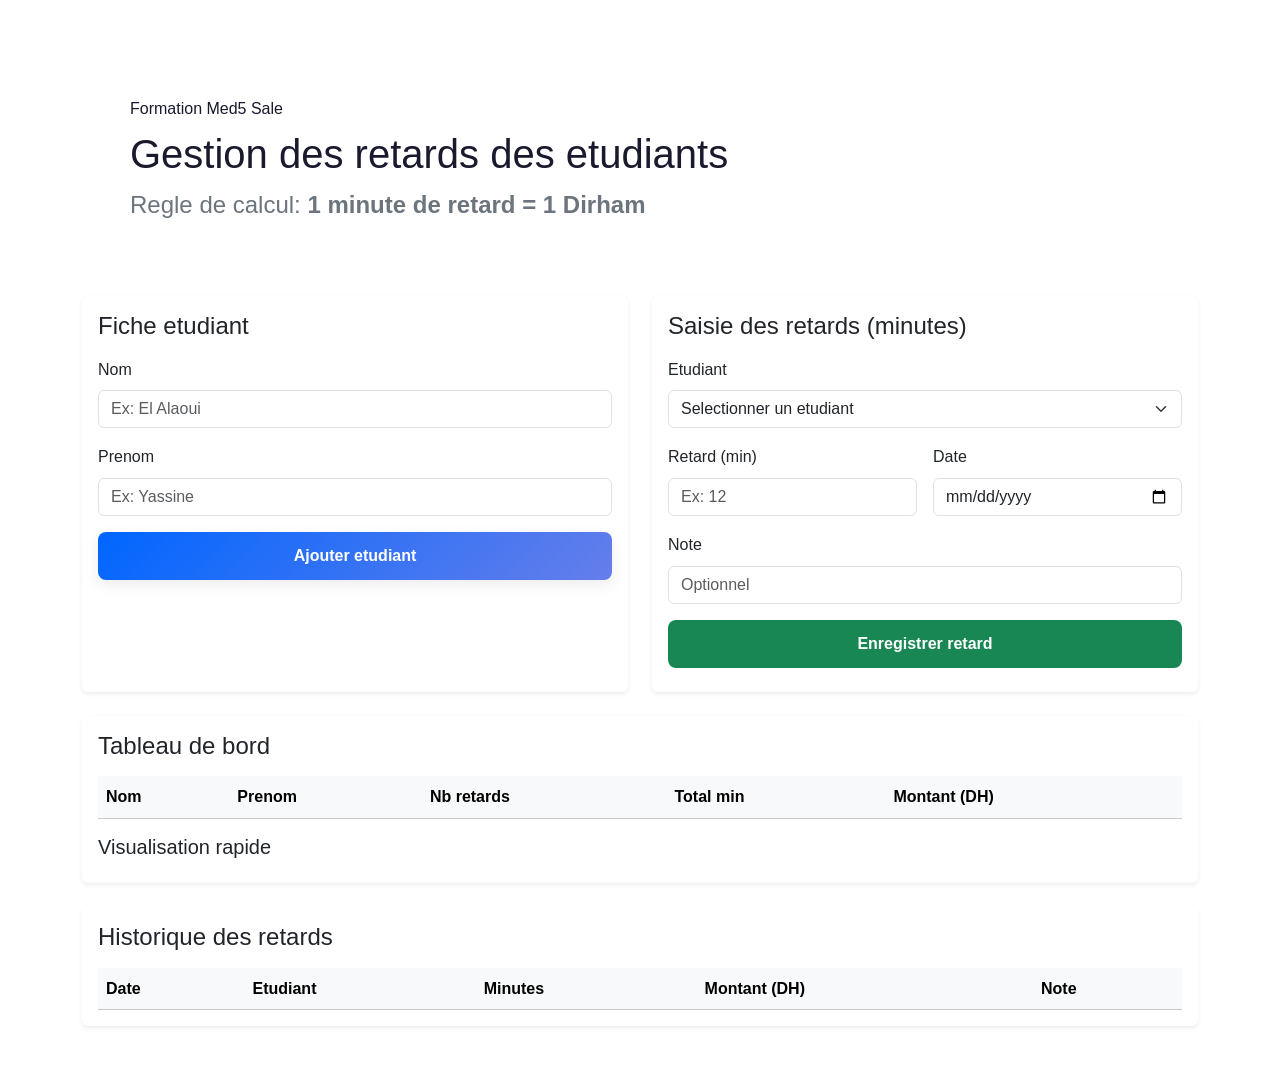
==== commit abb94eb5: "portfolios zakaria derkaoui2" ====
--- a/index.html
+++ b/index.html
@@ -1,249 +1,129 @@
 <!DOCTYPE html>
-<html lang="fr"
-
->
+<html lang="fr" >
 <head>
   <meta charset="UTF-8" />
   <meta name="viewport" content="width=device-width, initial-scale=1.0" />
-  <title>Hicham Ziate - Data Analyst & IA Specialist</title>
+  <title>Gestion des retards etudiants</title>
+  <link href="https://cdn.jsdelivr.net/npm/bootstrap@5.3.3/dist/css/bootstrap.min.css" rel="stylesheet" integrity="sha384-QWTKZyjpPEjISv5WaRU9OFeRpok6YctnYmDr5pNlyT2bRjXh0JMhjY6hW+ALEwIH" crossorigin="anonymous" />
   <link rel="preconnect" href="https://fonts.googleapis.com" />
   <link rel="preconnect" href="https://fonts.gstatic.com" crossorigin />
-  <link href="https://fonts.googleapis.com/css2?family=Inter:wght@300;400;500;600;700&family=Space+Grotesk:wght@600;700&display=swap" rel="stylesheet" />
-  <link rel="stylesheet" href="https://cdnjs.cloudflare.com/ajax/libs/font-awesome/6.4.0/css/all.min.css" />
+  <link href="https://fonts.googleapis.com/css2?family=Sora:wght@400;600;700&family=DM+Serif+Display&display=swap" rel="stylesheet" />
   <link rel="stylesheet" href="styles.css" />
 </head>
 <body>
-  <!-- Navigation -->
-  <nav class="navbar">
-    <div class="container-nav">
-      <a href="#" class="logo">
-        <span class="logo-icon">HZ</span>
-      </a>
-      <ul class="nav-links">
-        <li><a href="#about">À propos</a></li>
-        <li><a href="#skills">Compétences</a></li>
-        <li><a href="#projects">Projets</a></li>
-        <li><a href="#experience">Expérience</a></li>
-        <li><a href="#contact" class="btn-cta">Contact</a></li>
-      </ul>
-    </div>
-  </nav>
+  <div class="bg-shape shape-a" aria-hidden="true"></div>
+  <div class="bg-shape shape-b" aria-hidden="true"></div>
 
-  <!-- Hero Section -->
-  <section class="hero-section">
-    <div class="container-wide">
-      <div class="hero-content">
-        <h1 class="hero-title">Hicham Ziate</h1>
-        <p class="hero-subtitle">Data Analyst & IA Specialist</p>
-        <p class="hero-description">Transforming data into insights | Machine Learning & Analytics Enthusiast</p>
-        <div class="hero-buttons">
-          <a href="#contact" class="btn btn-primary">Contactez-moi</a>
-          <a href="C:\Users\USER1\Desktop\CV_Hicham_Ziate_IA_Data_Analyst.pdf" class="btn btn-secondary" download>Télécharger CV</a>
+  <main class="container py-4 py-lg-5">
+    <header class="hero p-4 p-lg-5 mb-4 reveal">
+      <p class="hero-kicker mb-2">Formation Med5 Sale</p>
+      <h1 class="mb-2">Gestion des retards des etudiants</h1>
+      <p class="hero-subtitle mb-0">Regle de calcul: <strong>1 minute de retard = 1 Dirham</strong></p>
+    </header>
+
+    <section class="row g-4 mb-4">
+      <div class="col-12 col-lg-6 reveal delay-1">
+        <article class="card shadow-sm border-0 h-100">
+          <div class="card-body">
+            <h2 id="student-title" class="h4 mb-3">Fiche etudiant</h2>
+            <form id="student-form" class="row g-3">
+              <div class="col-12">
+                <label for="nom" class="form-label">Nom</label>
+                <input id="nom" name="nom" type="text" class="form-control" required maxlength="40" placeholder="Ex: El Alaoui" />
+              </div>
+              <div class="col-12">
+                <label for="prenom" class="form-label">Prenom</label>
+                <input id="prenom" name="prenom" type="text" class="form-control" required maxlength="40" placeholder="Ex: Yassine" />
+              </div>
+              <div class="col-12">
+                <button type="submit" class="btn btn-primary w-100">Ajouter etudiant</button>
+              </div>
+            </form>
+            <p id="student-feedback" class="feedback mt-2 mb-0" aria-live="polite"></p>
+          </div>
+        </article>
+      </div>
+
+      <div class="col-12 col-lg-6 reveal delay-2">
+        <article class="card shadow-sm border-0 h-100">
+          <div class="card-body">
+            <h2 id="retard-title" class="h4 mb-3">Saisie des retards (minutes)</h2>
+            <form id="retard-form" class="row g-3">
+              <div class="col-12">
+                <label for="student-select" class="form-label">Etudiant</label>
+                <select id="student-select" class="form-select" required>
+                  <option value="">Selectionner un etudiant</option>
+                </select>
+              </div>
+              <div class="col-md-6">
+                <label for="minutes" class="form-label">Retard (min)</label>
+                <input id="minutes" type="number" class="form-control" min="1" step="1" required placeholder="Ex: 12" />
+              </div>
+              <div class="col-md-6">
+                <label for="retard-date" class="form-label">Date</label>
+                <input id="retard-date" type="date" class="form-control" required />
+              </div>
+              <div class="col-12">
+                <label for="note" class="form-label">Note</label>
+                <input id="note" type="text" class="form-control" maxlength="80" placeholder="Optionnel" />
+              </div>
+              <div class="col-12">
+                <button type="submit" class="btn btn-success w-100">Enregistrer retard</button>
+              </div>
+            </form>
+            <p id="retard-feedback" class="feedback mt-2 mb-0" aria-live="polite"></p>
+          </div>
+        </article>
+      </div>
+    </section>
+
+    <section class="card shadow-sm border-0 reveal delay-3 mb-4">
+      <div class="card-body">
+        <h2 id="dashboard-title" class="h4 mb-3">Tableau de bord</h2>
+        <div class="stats mb-3" id="stats"></div>
+
+        <div class="table-responsive mb-3">
+          <table class="table table-hover align-middle mb-0">
+            <thead class="table-light">
+              <tr>
+                <th>Nom</th>
+                <th>Prenom</th>
+                <th>Nb retards</th>
+                <th>Total min</th>
+                <th>Montant (DH)</th>
+              </tr>
+            </thead>
+            <tbody id="student-summary-body"></tbody>
+          </table>
+        </div>
+
+        <h3 class="h5 mb-2">Visualisation rapide</h3>
+        <div id="bars" class="bars"></div>
+      </div>
+    </section>
+
+    <section class="card shadow-sm border-0 reveal delay-4">
+      <div class="card-body">
+        <h2 id="history-title" class="h4 mb-3">Historique des retards</h2>
+        <div class="table-responsive">
+          <table class="table table-striped align-middle mb-0">
+            <thead class="table-light">
+              <tr>
+                <th>Date</th>
+                <th>Etudiant</th>
+                <th>Minutes</th>
+                <th>Montant (DH)</th>
+                <th>Note</th>
+              </tr>
+            </thead>
+            <tbody id="history-body"></tbody>
+          </table>
         </div>
       </div>
-      <div class="hero-stats">
-        <div class="stat-item">
-          <span class="stat-number">5+</span>
-          <span class="stat-label">Projets</span>
-        </div>
-        <div class="stat-item">
-          <span class="stat-number">10+</span>
-          <span class="stat-label">Technologies</span>
-        </div>
-        <div class="stat-item">
-          <span class="stat-number">100%</span>
-          <span class="stat-label">Dédication</span>
-        </div>
-      </div>
-    </div>
-  </section>
+    </section>
+  </main>
 
-  <!-- About Section -->
-  <section id="about" class="section about-section">
-    <div class="container-wide">
-      <h2 class="section-title">À propos</h2>
-      <p class="section-description">Je suis un Data Analyst passionné avec expertise en intelligence artificielle et machine learning. Spécialisé dans l'analyse de données complexes, la création de dashboards impactants et le développement de modèles prédictifs.</p>
-      <div class="about-grid">
-        <div class="about-card">
-          <i class="fas fa-chart-line"></i>
-          <h3>Analyse de Données</h3>
-          <p>Extraction, nettoyage et visualisation de données pour des insights actionnables</p>
-        </div>
-        <div class="about-card">
-          <i class="fas fa-brain"></i>
-          <h3>Machine Learning</h3>
-          <p>Développement de modèles prédictifs et algorithmes d'apprentissage automatisé</p>
-        </div>
-        <div class="about-card">
-          <i class="fas fa-code"></i>
-          <h3>Développement</h3>
-          <p>Applications web et outils d'analyse avec technologies modernes</p>
-        </div>
-      </div>
-    </div>
-  </section>
-
-  <!-- Skills Section -->
-  <section id="skills" class="section skills-section">
-    <div class="container-wide">
-      <h2 class="section-title">Compétences</h2>
-      <div class="skills-grid">
-        <div class="skill-category">
-          <h3>Data Analytics</h3>
-          <div class="skill-tags">
-            <span class="skill-tag">Python</span>
-            <span class="skill-tag">SQL</span>
-            <span class="skill-tag">Pandas</span>
-            <span class="skill-tag">NumPy</span>
-          </div>
-        </div>
-        <div class="skill-category">
-          <h3>Machine Learning</h3>
-          <div class="skill-tags">
-            <span class="skill-tag">Scikit-Learn</span>
-            <span class="skill-tag">TensorFlow</span>
-            <span class="skill-tag">Keras</span>
-            <span class="skill-tag">NLP</span>
-          </div>
-        </div>
-        <div class="skill-category">
-          <h3>Visualization</h3>
-          <div class="skill-tags">
-            <span class="skill-tag">Matplotlib</span>
-            <span class="skill-tag">Seaborn</span>
-            <span class="skill-tag">Plotly</span>
-            <span class="skill-tag">Tableau</span>
-          </div>
-        </div>
-        <div class="skill-category">
-          <h3>Web Development</h3>
-          <div class="skill-tags">
-            <span class="skill-tag">JavaScript</span>
-            <span class="skill-tag">HTML/CSS</span>
-            <span class="skill-tag">React</span>
-            <span class="skill-tag">Node.js</span>
-          </div>
-        </div>
-      </div>
-    </div>
-  </section>
-
-  <!-- Projects Section -->
-  <section id="projects" class="section projects-section">
-    <div class="container-wide">
-      <h2 class="section-title">Projets Featured</h2>
-      <div class="projects-grid">
-        <div class="project-card">
-          <div class="project-header">
-            <i class="fas fa-chart-pie"></i>
-            <span class="project-tag">Data Analysis</span>
-          </div>
-          <h3>Analyse Prédictive de Ventes</h3>
-          <p>Modèle de prédiction des ventes utilisant machine learning avec 92% d'accuracy</p>
-          <div class="project-tech">
-            <span>Python</span>
-            <span>Scikit-Learn</span>
-            <span>Pandas</span>
-          </div>
-        </div>
-        <div class="project-card">
-          <div class="project-header">
-            <i class="fas fa-network-wired"></i>
-            <span class="project-tag">IA</span>
-          </div>
-          <h3>Chatbot Intelligent</h3>
-          <p>Chatbot conversationnel basé sur NLP pour support client automatisé</p>
-          <div class="project-tech">
-            <span>NLP</span>
-            <span>TensorFlow</span>
-            <span>Python</span>
-          </div>
-        </div>
-        <div class="project-card">
-          <div class="project-header">
-            <i class="fas fa-dashboard"></i>
-            <span class="project-tag">Dashboard</span>
-          </div>
-          <h3>Dashboard Analytique</h3>
-          <p>Interface interactive pour visualisation temps réel des KPIs et metrics</p>
-          <div class="project-tech">
-            <span>React</span>
-            <span>Plotly</span>
-            <span>JavaScript</span>
-          </div>
-        </div>
-      </div>
-    </div>
-  </section>
-
-  <!-- Experience Section -->
-  <section id="experience" class="section experience-section">
-    <div class="container-wide">
-      <h2 class="section-title">Expérience</h2>
-      <div class="timeline">
-        <div class="timeline-item">
-          <div class="timeline-marker"></div>
-          <div class="timeline-content">
-            <h3>Data Analyst Senior</h3>
-            <p class="timeline-date">2022 - Présent</p>
-            <p>Responsable de l'analyse de big data et création de dashboards décisionnels pour la direction. Implémentation de modèles IA pour optimisation processus.</p>
-          </div>
-        </div>
-        <div class="timeline-item">
-          <div class="timeline-marker"></div>
-          <div class="timeline-content">
-            <h3>Data Scientist</h3>
-            <p class="timeline-date">2021 - 2022</p>
-            <p>Développement de modèles machine learning pour prédictions commerciales. Analytics avancée et visualisation de données.</p>
-          </div>
-        </div>
-        <div class="timeline-item">
-          <div class="timeline-marker"></div>
-          <div class="timeline-content">
-            <h3>Junior Data Analyst</h3>
-            <p class="timeline-date">2020 - 2021</p>
-            <p>Collecte et nettoyage de données. Support analytique pour projets commerciaux. Formation sur outils BI.</p>
-          </div>
-        </div>
-      </div>
-    </div>
-  </section>
-
-  <!-- Contact Section -->
-  <section id="contact" class="section contact-section">
-    <div class="container-wide">
-      <h2 class="section-title">Contactez-moi</h2>
-      <p class="section-description">Intéressé par collaboration ou discussion? N'hésitez pas à prendre contact!</p>
-      <div class="contact-grid">
-        <a href="mailto:hicham.ziate@email.com" class="contact-card">
-          <i class="fas fa-envelope"></i>
-          <h3>Email</h3>
-          <p>hicham.ziate@email.com</p>
-        </a>
-        <a href="tel:+212612345678" class="contact-card">
-          <i class="fas fa-phone"></i>
-          <h3>Téléphone</h3>
-          <p>+212 6 12 345 678</p>
-        </a>
-        <a href="https://linkedin.com" target="_blank" class="contact-card">
-          <i class="fab fa-linkedin"></i>
-          <h3>LinkedIn</h3>
-          <p>Hicham Ziate</p>
-        </a>
-        <a href="https://github.com" target="_blank" class="contact-card">
-          <i class="fab fa-github"></i>
-          <h3>GitHub</h3>
-          <p>hicham-ziate</p>
-        </a>
-      </div>
-    </div>
-  </section>
-
-  <!-- Footer -->
-  <footer class="footer">
-    <p>&copy; 2024 Hicham Ziate. Tous droits réservés.</p>
-  </footer>
-
+  <script src="https://cdn.jsdelivr.net/npm/bootstrap@5.3.3/dist/js/bootstrap.bundle.min.js" integrity="sha384-YvpcrYf0tY3lHB60NNkmXc5s9fDVZLESaAA55NDzOxhy9GkcIdslK1eN7N6jIeHz" crossorigin="anonymous"></script>
   <script src="app.js"></script>
 </body>
 </html>
